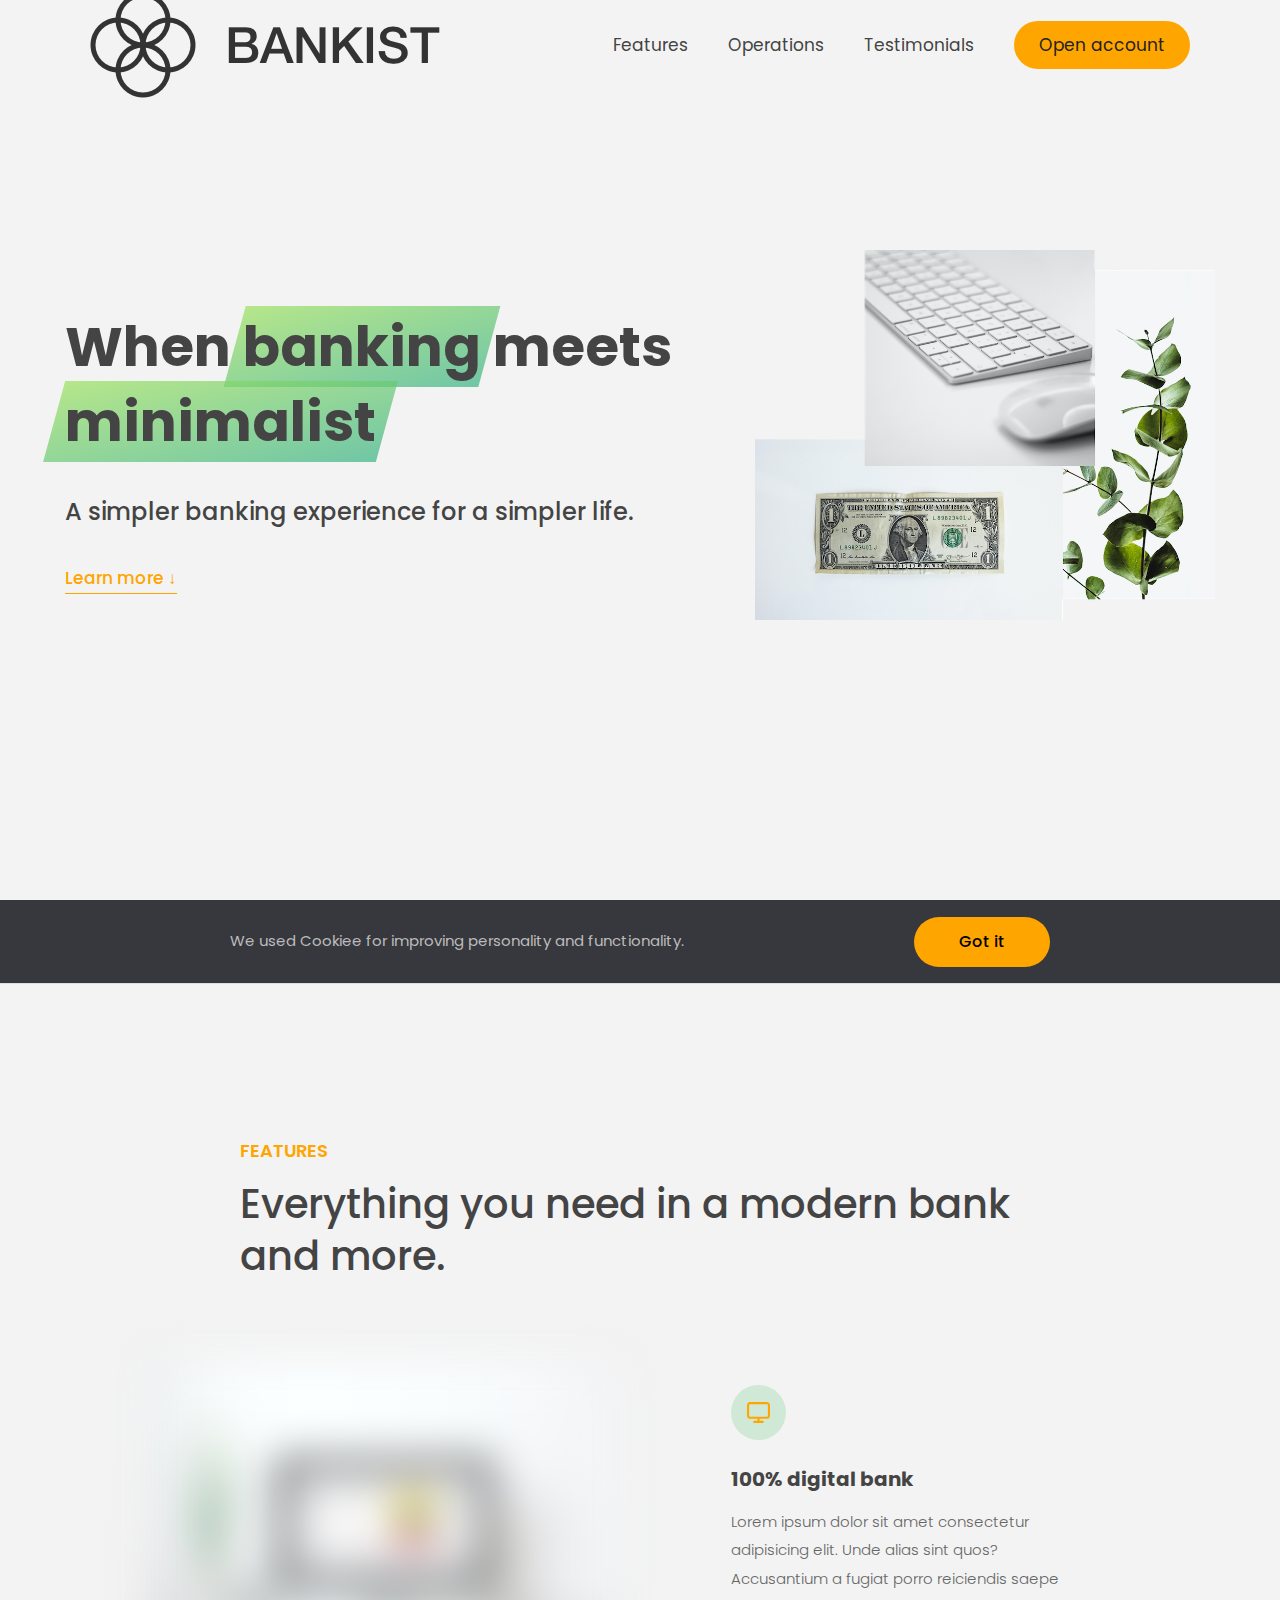
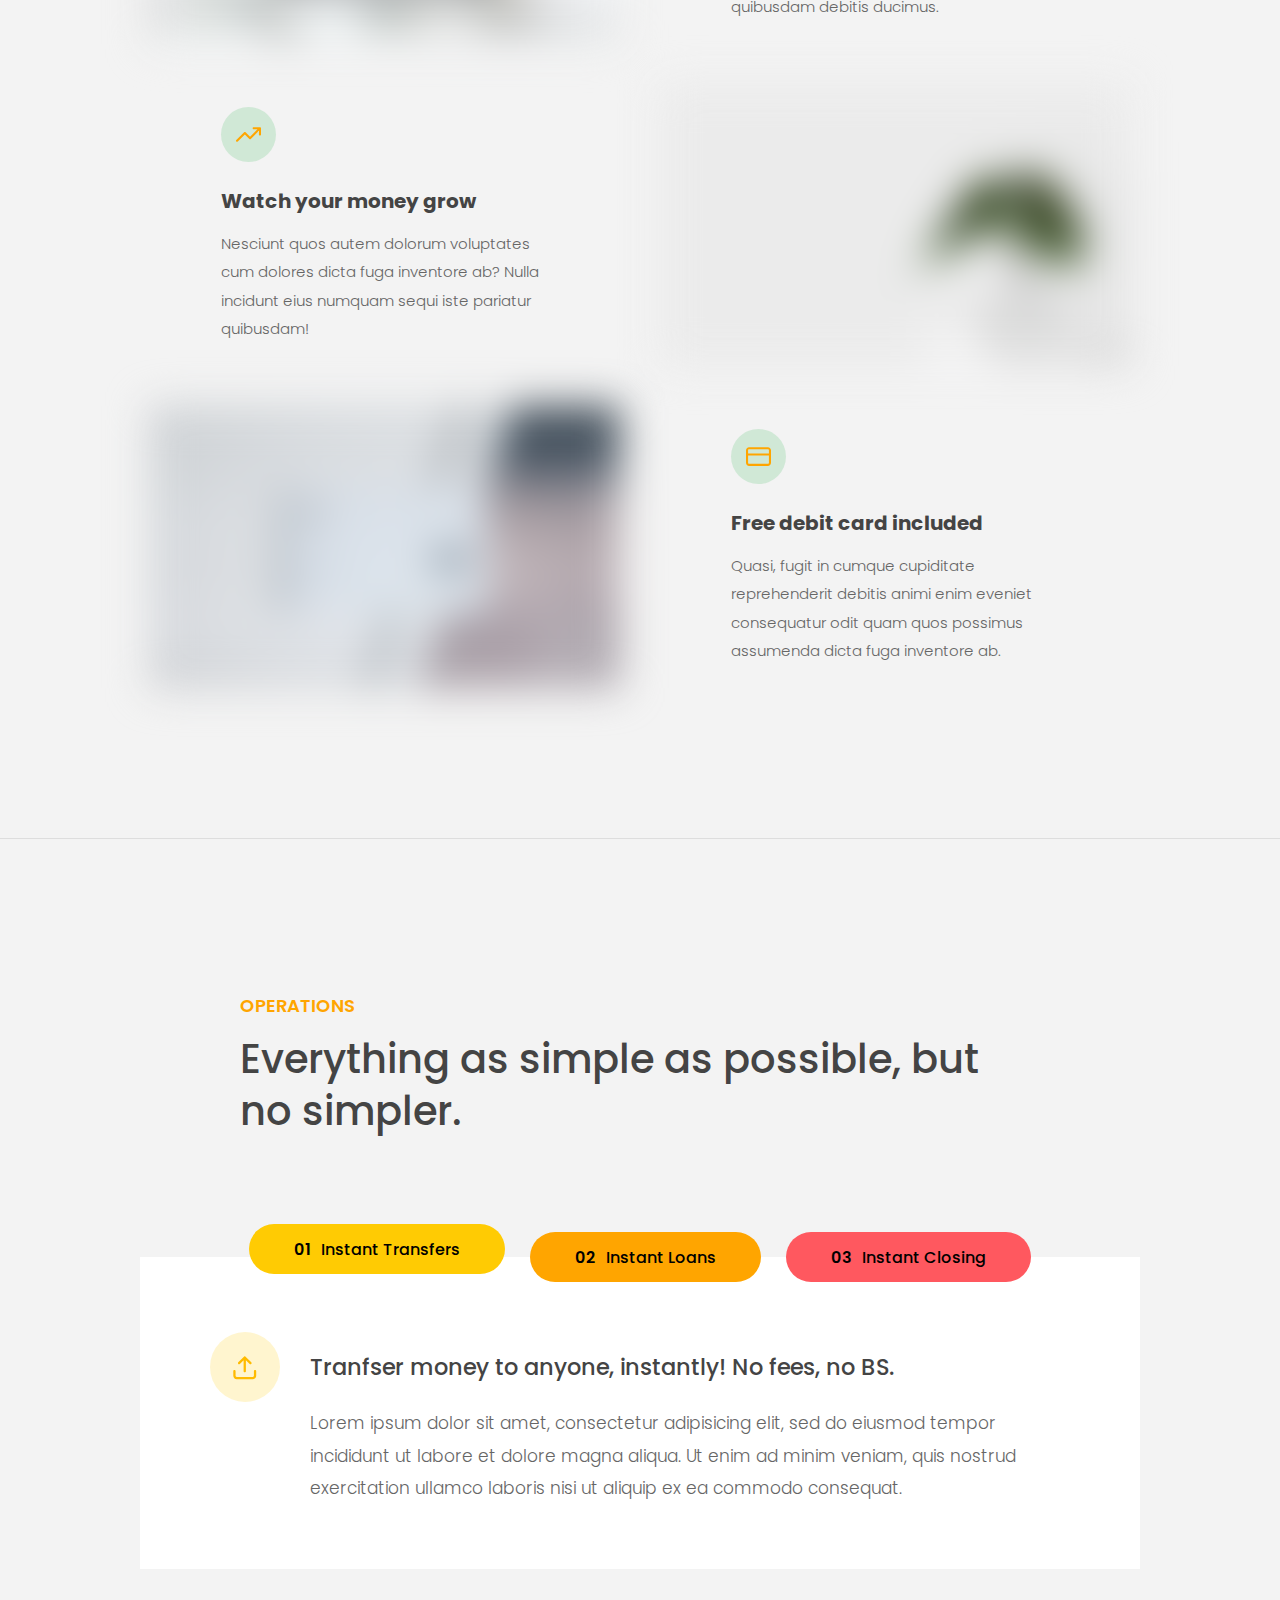
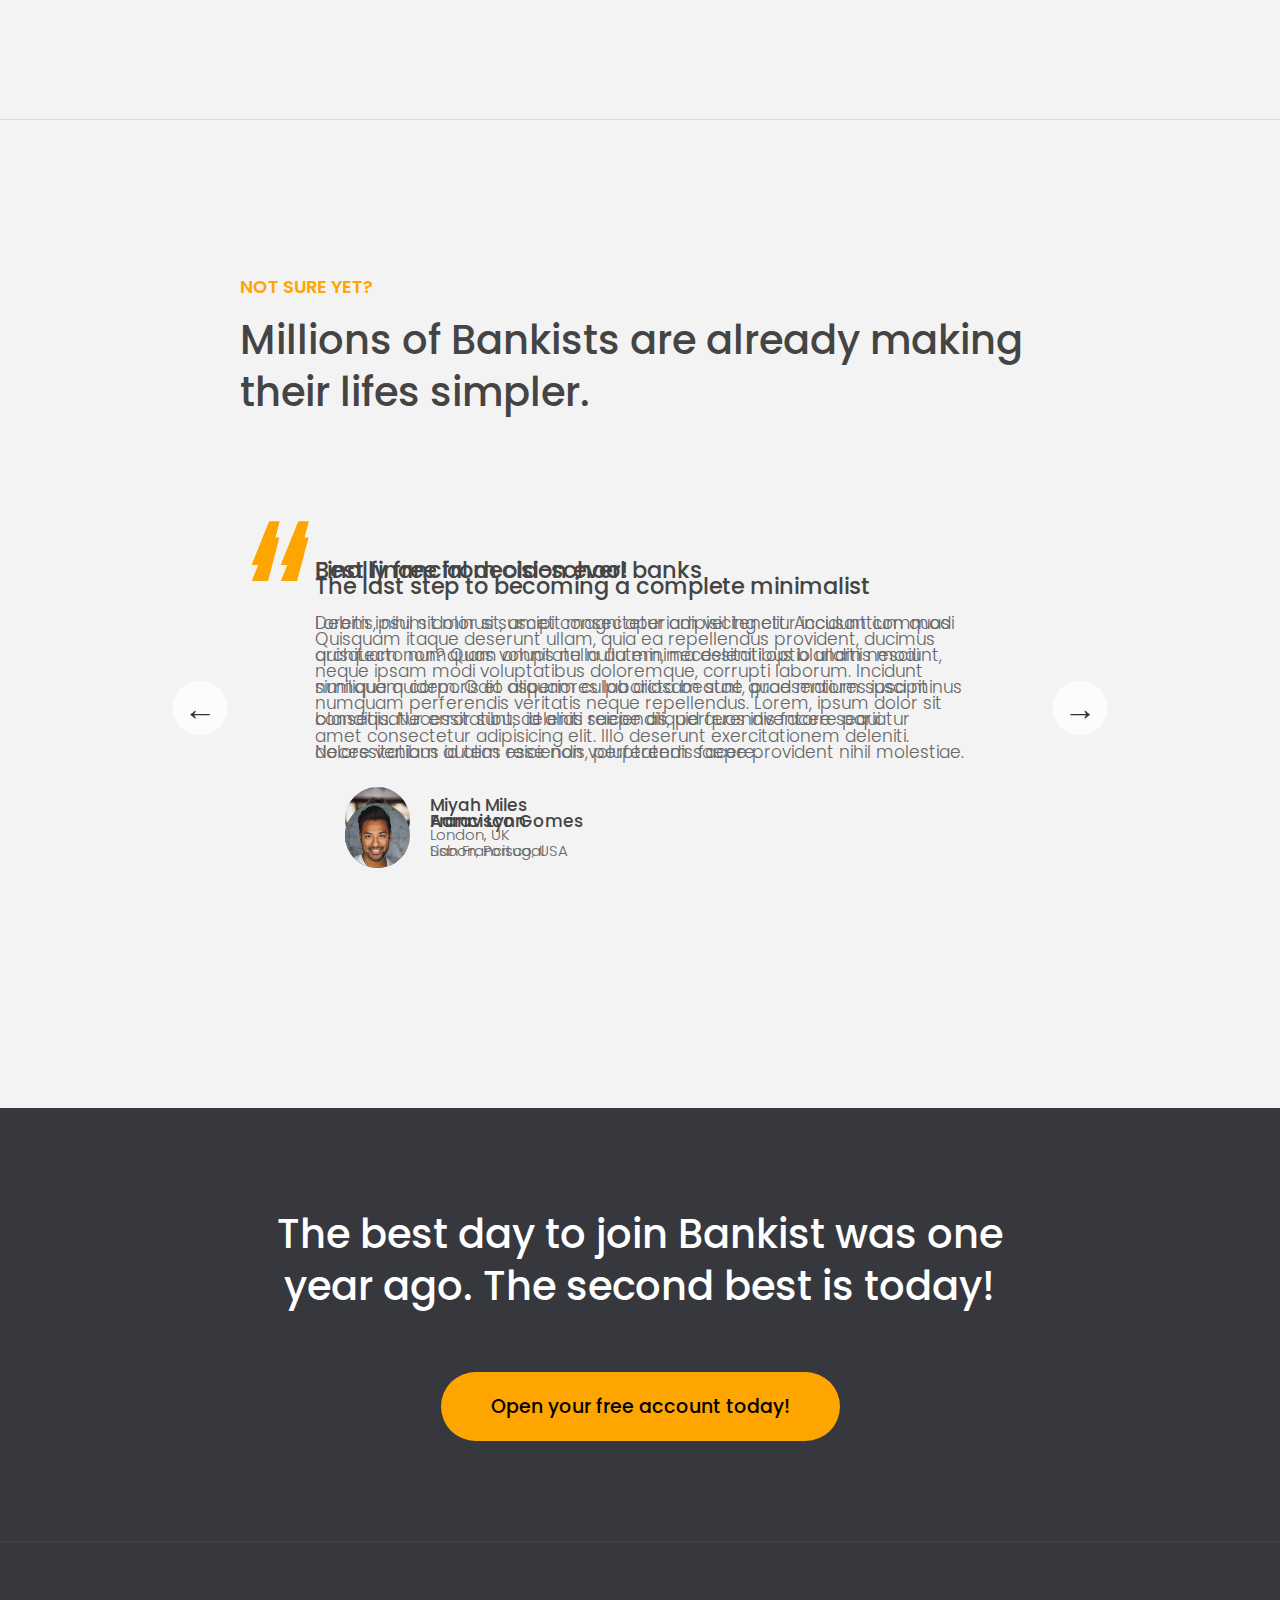
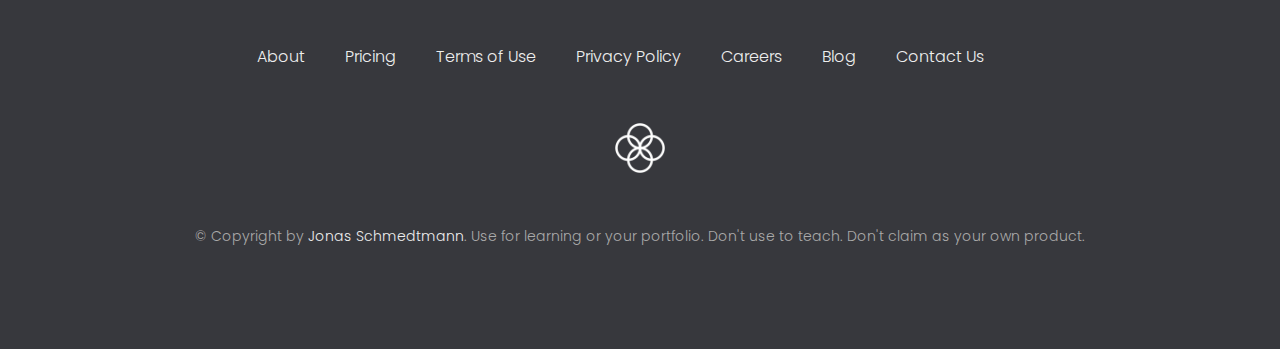
==== 06_Advanced_DOM/index.html @ 5bdc680e "Advanced DOM" ====
<!DOCTYPE html>
<html lang="en">
  <head>
    <meta charset="UTF-8" />
    <meta name="viewport" content="width=device-width, initial-scale=1.0" />
    <meta http-equiv="X-UA-Compatible" content="ie=edge" />
    <link rel="shortcut icon" type="image/png" href="img/icon.png" />

    <link
      href="https://fonts.googleapis.com/css?family=Poppins:300,400,500,600&display=swap"
      rel="stylesheet"
    />
    <link rel="stylesheet" href="style.css" />
    <title>Bankist | When Banking meets Minimalist</title>
  </head>
  <body>
    <header class="header">
      <nav class="nav">
        <img
          src="img/logo.png"
          alt="Bankist logo"
          class="nav__logo"
          id="logo"
          designer="Chandu"
        />
        <ul class="nav__links">
          <li class="nav__item">
            <a class="nav__link" href="#section--1">Features</a>
          </li>
          <li class="nav__item">
            <a class="nav__link" href="#section--2">Operations</a>
          </li>
          <li class="nav__item">
            <a class="nav__link" href="#section--3">Testimonials</a>
          </li>
          <li class="nav__item">
            <a class="nav__link nav__link--btn btn--show-modal" href="#"
              >Open account</a
            >
          </li>
        </ul>
      </nav>

      <div class="header__title">
        <h1>
          When
          <!-- Green highlight effect -->
          <span class="highlight">banking</span>
          meets<br />
          <span class="highlight">minimalist</span>
        </h1>
        <h4>A simpler banking experience for a simpler life.</h4>
        <button class="btn--text btn--scroll-to">Learn more &DownArrow;</button>
        <img
          src="img/hero.png"
          class="header__img"
          alt="Minimalist bank items"
        />
      </div>
    </header>

    <section class="section" id="section--1">
      <div class="section__title">
        <h2 class="section__description">Features</h2>
        <h3 class="section__header">
          Everything you need in a modern bank and more.
        </h3>
      </div>

      <div class="features">
        <img
          src="img/digital-lazy.jpg"
          data-src="img/digital.jpg"
          alt="Computer"
          class="features__img lazy-img"
        />
        <div class="features__feature">
          <div class="features__icon">
            <svg>
              <use xlink:href="img/icons.svg#icon-monitor"></use>
            </svg>
          </div>
          <h5 class="features__header">100% digital bank</h5>
          <p>
            Lorem ipsum dolor sit amet consectetur adipisicing elit. Unde alias
            sint quos? Accusantium a fugiat porro reiciendis saepe quibusdam
            debitis ducimus.
          </p>
        </div>

        <div class="features__feature">
          <div class="features__icon">
            <svg>
              <use xlink:href="img/icons.svg#icon-trending-up"></use>
            </svg>
          </div>
          <h5 class="features__header">Watch your money grow</h5>
          <p>
            Nesciunt quos autem dolorum voluptates cum dolores dicta fuga
            inventore ab? Nulla incidunt eius numquam sequi iste pariatur
            quibusdam!
          </p>
        </div>
        <img
          src="img/grow-lazy.jpg"
          data-src="img/grow.jpg"
          alt="Plant"
          class="features__img lazy-img"
        />

        <img
          src="img/card-lazy.jpg"
          data-src="img/card.jpg"
          alt="Credit card"
          class="features__img lazy-img"
        />
        <div class="features__feature">
          <div class="features__icon">
            <svg>
              <use xlink:href="img/icons.svg#icon-credit-card"></use>
            </svg>
          </div>
          <h5 class="features__header">Free debit card included</h5>
          <p>
            Quasi, fugit in cumque cupiditate reprehenderit debitis animi enim
            eveniet consequatur odit quam quos possimus assumenda dicta fuga
            inventore ab.
          </p>
        </div>
      </div>
    </section>

    <section class="section" id="section--2">
      <div class="section__title">
        <h2 class="section__description">Operations</h2>
        <h3 class="section__header">
          Everything as simple as possible, but no simpler.
        </h3>
      </div>

      <div class="operations">
        <div class="operations__tab-container">
          <button
            class="btn operations__tab operations__tab--1 operations__tab--active"
            data-tab="1"
          >
            <span>01</span>Instant Transfers
          </button>
          <button class="btn operations__tab operations__tab--2" data-tab="2">
            <span>02</span>Instant Loans
          </button>
          <button class="btn operations__tab operations__tab--3" data-tab="3">
            <span>03</span>Instant Closing
          </button>
        </div>
        <div
          class="operations__content operations__content--1 operations__content--active"
        >
          <div class="operations__icon operations__icon--1">
            <svg>
              <use xlink:href="img/icons.svg#icon-upload"></use>
            </svg>
          </div>
          <h5 class="operations__header">
            Tranfser money to anyone, instantly! No fees, no BS.
          </h5>
          <p>
            Lorem ipsum dolor sit amet, consectetur adipisicing elit, sed do
            eiusmod tempor incididunt ut labore et dolore magna aliqua. Ut enim
            ad minim veniam, quis nostrud exercitation ullamco laboris nisi ut
            aliquip ex ea commodo consequat.
          </p>
        </div>

        <div class="operations__content operations__content--2">
          <div class="operations__icon operations__icon--2">
            <svg>
              <use xlink:href="img/icons.svg#icon-home"></use>
            </svg>
          </div>
          <h5 class="operations__header">
            Buy a home or make your dreams come true, with instant loans.
          </h5>
          <p>
            Duis aute irure dolor in reprehenderit in voluptate velit esse
            cillum dolore eu fugiat nulla pariatur. Excepteur sint occaecat
            cupidatat non proident, sunt in culpa qui officia deserunt mollit
            anim id est laborum.
          </p>
        </div>
        <div class="operations__content operations__content--3">
          <div class="operations__icon operations__icon--3">
            <svg>
              <use xlink:href="img/icons.svg#icon-user-x"></use>
            </svg>
          </div>
          <h5 class="operations__header">
            No longer need your account? No problem! Close it instantly.
          </h5>
          <p>
            Excepteur sint occaecat cupidatat non proident, sunt in culpa qui
            officia deserunt mollit anim id est laborum. Ut enim ad minim
            veniam, quis nostrud exercitation ullamco laboris nisi ut aliquip ex
            ea commodo consequat.
          </p>
        </div>
      </div>
    </section>

    <section class="section" id="section--3">
      <div class="section__title section__title--testimonials">
        <h2 class="section__description">Not sure yet?</h2>
        <h3 class="section__header">
          Millions of Bankists are already making their lifes simpler.
        </h3>
      </div>

      <div class="slider">
        <div class="slide slide--1">
          <div class="testimonial">
            <h5 class="testimonial__header">Best financial decision ever!</h5>
            <blockquote class="testimonial__text">
              Lorem ipsum dolor sit, amet consectetur adipisicing elit.
              Accusantium quas quisquam non? Quas voluptate nulla minima
              deleniti optio ullam nesciunt, numquam corporis et asperiores
              laboriosam sunt, praesentium suscipit blanditiis. Necessitatibus
              id alias reiciendis, perferendis facere pariatur dolore veniam
              autem esse non voluptatem saepe provident nihil molestiae.
            </blockquote>
            <address class="testimonial__author">
              <img src="img/user-1.jpg" alt="" class="testimonial__photo" />
              <h6 class="testimonial__name">Aarav Lynn</h6>
              <p class="testimonial__location">San Francisco, USA</p>
            </address>
          </div>
        </div>

        <div class="slide slide--2">
          <div class="testimonial">
            <h5 class="testimonial__header">
              The last step to becoming a complete minimalist
            </h5>
            <blockquote class="testimonial__text">
              Quisquam itaque deserunt ullam, quia ea repellendus provident,
              ducimus neque ipsam modi voluptatibus doloremque, corrupti
              laborum. Incidunt numquam perferendis veritatis neque repellendus.
              Lorem, ipsum dolor sit amet consectetur adipisicing elit. Illo
              deserunt exercitationem deleniti.
            </blockquote>
            <address class="testimonial__author">
              <img src="img/user-2.jpg" alt="" class="testimonial__photo" />
              <h6 class="testimonial__name">Miyah Miles</h6>
              <p class="testimonial__location">London, UK</p>
            </address>
          </div>
        </div>

        <div class="slide slide--3">
          <div class="testimonial">
            <h5 class="testimonial__header">
              Finally free from old-school banks
            </h5>
            <blockquote class="testimonial__text">
              Debitis, nihil sit minus suscipit magni aperiam vel tenetur
              incidunt commodi architecto numquam omnis nulla autem,
              necessitatibus blanditiis modi similique quidem. Odio aliquam
              culpa dicta beatae quod maiores ipsa minus consequatur error sunt,
              deleniti saepe aliquid quos inventore sequi. Necessitatibus id
              alias reiciendis, perferendis facere.
            </blockquote>
            <address class="testimonial__author">
              <img src="img/user-3.jpg" alt="" class="testimonial__photo" />
              <h6 class="testimonial__name">Francisco Gomes</h6>
              <p class="testimonial__location">Lisbon, Portugal</p>
            </address>
          </div>
        </div>

        <!-- <div class="slide"><img src="img/img-1.jpg" alt="Photo 1" /></div>
        <div class="slide"><img src="img/img-2.jpg" alt="Photo 2" /></div>
        <div class="slide"><img src="img/img-3.jpg" alt="Photo 3" /></div>
        <div class="slide"><img src="img/img-4.jpg" alt="Photo 4" /></div> -->
        <button class="slider__btn slider__btn--left">&larr;</button>
        <button class="slider__btn slider__btn--right">&rarr;</button>
        <div class="dots"></div>
      </div>
    </section>

    <section class="section section--sign-up">
      <div class="section__title">
        <h3 class="section__header">
          The best day to join Bankist was one year ago. The second best is
          today!
        </h3>
      </div>
      <button class="btn btn--show-modal">Open your free account today!</button>
    </section>

    <footer class="footer">
      <ul class="footer__nav">
        <li class="footer__item">
          <a class="footer__link" href="#">About</a>
        </li>
        <li class="footer__item">
          <a class="footer__link" href="#">Pricing</a>
        </li>
        <li class="footer__item">
          <a class="footer__link" href="#">Terms of Use</a>
        </li>
        <li class="footer__item">
          <a class="footer__link" href="#">Privacy Policy</a>
        </li>
        <li class="footer__item">
          <a class="footer__link" href="#">Careers</a>
        </li>
        <li class="footer__item">
          <a class="footer__link" href="#">Blog</a>
        </li>
        <li class="footer__item">
          <a class="footer__link" href="#">Contact Us</a>
        </li>
      </ul>
      <img src="img/icon.png" alt="Logo" class="footer__logo" />
      <p class="footer__copyright">
        &copy; Copyright by
        <a
          class="footer__link twitter-link"
          target="_blank"
          href="https://twitter.com/jonasschmedtman"
          >Jonas Schmedtmann</a
        >. Use for learning or your portfolio. Don't use to teach. Don't claim
        as your own product.
      </p>
    </footer>

    <div class="modal hidden">
      <button class="btn--close-modal">&times;</button>
      <h2 class="modal__header">
        Open your bank account <br />
        in just <span class="highlight">5 minutes</span>
      </h2>
      <form class="modal__form">
        <label>First Name</label>
        <input type="text" />
        <label>Last Name</label>
        <input type="text" />
        <label>Email Address</label>
        <input type="email" />
        <button class="btn">Next step &rarr;</button>
      </form>
    </div>
    <div class="overlay hidden"></div>

    <script src="02_Style.js"></script>
  </body>
</html>
---- 06_Advanced_DOM/style.css ----
/* The page is NOT responsive. You can implement responsiveness yourself if you wanna have some fun 😃 */

:root {
  --color-primary: #5ec576;
  --color-secondary: #ffcb03;
  --color-tertiary: #ff585f;
  --color-primary-darker: #4bbb7d;
  --color-secondary-darker: #ffbb00;
  --color-tertiary-darker: #fd424b;
  --color-primary-opacity: #5ec5763a;
  --color-secondary-opacity: #ffcd0331;
  --color-tertiary-opacity: #ff58602d;
  --gradient-primary: linear-gradient(to top left, #39b385, #9be15d);
  --gradient-secondary: linear-gradient(to top left, #ffb003, #ffcb03);
}

* {
  margin: 0;
  padding: 0;
  box-sizing: inherit;
}

html {
  font-size: 62.5%;
  box-sizing: border-box;
}

body {
  font-family: 'Poppins', sans-serif;
  font-weight: 300;
  color: #444;
  line-height: 1.9;
  background-color: #f3f3f3;
}

/* GENERAL ELEMENTS */
.section {
  padding: 15rem 3rem;
  border-top: 1px solid #ddd;

  transition: transform 1s, opacity 1s;
}

.section--hidden {
  opacity: 0;
  transform: translateY(8rem);
}

.section__title {
  max-width: 80rem;
  margin: 0 auto 8rem auto;
}

.section__description {
  font-size: 1.8rem;
  font-weight: 600;
  text-transform: uppercase;
  color: var(--color-primary);
  margin-bottom: 1rem;
}

.section__header {
  font-size: 4rem;
  line-height: 1.3;
  font-weight: 500;
}

.btn {
  display: inline-block;
  background-color: var(--color-primary);
  font-size: 1.6rem;
  font-family: inherit;
  font-weight: 500;
  border: none;
  padding: 1.25rem 4.5rem;
  border-radius: 10rem;
  cursor: pointer;
  transition: all 0.3s;
}

.btn:hover {
  background-color: var(--color-primary-darker);
}

.btn--text {
  display: inline-block;
  background: none;
  font-size: 1.7rem;
  font-family: inherit;
  font-weight: 500;
  color: var(--color-primary);
  border: none;
  border-bottom: 1px solid currentColor;
  padding-bottom: 2px;
  cursor: pointer;
  transition: all 0.3s;
}

p {
  color: #666;
}

/* This is BAD for accessibility! Don't do in the real world! */
button:focus {
  outline: none;
}

img {
  transition: filter 0.5s;
}

.lazy-img {
  filter: blur(20px);
}

/* NAVIGATION */
.nav {
  display: flex;
  justify-content: space-between;
  align-items: center;
  height: 9rem;
  width: 100%;
  padding: 0 6rem;
  z-index: 100;
}

/* nav and stickly class at the same time */
.nav.sticky {
  position: fixed;
  background-color: rgba(255, 255, 255, 0.95);
}

.nav__logo {
  height: 4.5rem;
  transition: all 0.3s;
}

.nav__links {
  display: flex;
  align-items: center;
  list-style: none;
}

.nav__item {
  margin-left: 4rem;
}

.nav__link:link,
.nav__link:visited {
  font-size: 1.7rem;
  font-weight: 400;
  color: inherit;
  text-decoration: none;
  display: block;
  transition: all 0.3s;
}

.nav__link--btn:link,
.nav__link--btn:visited {
  padding: 0.8rem 2.5rem;
  border-radius: 3rem;
  background-color: var(--color-primary);
  color: #222;
}

.nav__link--btn:hover,
.nav__link--btn:active {
  color: inherit;
  background-color: var(--color-primary-darker);
  color: #333;
}

/* HEADER */
.header {
  padding: 0 3rem;
  height: 100vh;
  display: flex;
  flex-direction: column;
  align-items: center;
}

.header__title {
  flex: 1;

  max-width: 115rem;
  display: grid;
  grid-template-columns: 3fr 2fr;
  row-gap: 3rem;
  align-content: center;
  justify-content: center;

  align-items: start;
  justify-items: start;
}

h1 {
  font-size: 5.5rem;
  line-height: 1.35;
}

h4 {
  font-size: 2.4rem;
  font-weight: 500;
}

.header__img {
  width: 100%;
  grid-column: 2 / 3;
  grid-row: 1 / span 4;
  transform: translateY(-6rem);
}

.highlight {
  position: relative;
}

.highlight::after {
  display: block;
  content: '';
  position: absolute;
  bottom: 0;
  left: 0;
  height: 100%;
  width: 100%;
  z-index: -1;
  opacity: 0.7;
  transform: scale(1.07, 1.05) skewX(-15deg);
  background-image: var(--gradient-primary);
}

/* FEATURES */
.features {
  display: grid;
  grid-template-columns: 1fr 1fr;
  gap: 4rem;
  margin: 0 12rem;
}

.features__img {
  width: 100%;
}

.features__feature {
  align-self: center;
  justify-self: center;
  width: 70%;
  font-size: 1.5rem;
}

.features__icon {
  display: flex;
  align-items: center;
  justify-content: center;
  background-color: var(--color-primary-opacity);
  height: 5.5rem;
  width: 5.5rem;
  border-radius: 50%;
  margin-bottom: 2rem;
}

.features__icon svg {
  height: 2.5rem;
  width: 2.5rem;
  fill: var(--color-primary);
}

.features__header {
  font-size: 2rem;
  margin-bottom: 1rem;
}

/* OPERATIONS */
.operations {
  max-width: 100rem;
  margin: 12rem auto 0 auto;

  background-color: #fff;
}

.operations__tab-container {
  display: flex;
  justify-content: center;
}

.operations__tab {
  margin-right: 2.5rem;
  transform: translateY(-50%);
}

.operations__tab span {
  margin-right: 1rem;
  font-weight: 600;
  display: inline-block;
}

.operations__tab--1 {
  background-color: var(--color-secondary);
}

.operations__tab--1:hover {
  background-color: var(--color-secondary-darker);
}

.operations__tab--3 {
  background-color: var(--color-tertiary);
  margin: 0;
}

.operations__tab--3:hover {
  background-color: var(--color-tertiary-darker);
}

.operations__tab--active {
  transform: translateY(-66%);
}

.operations__content {
  display: none;

  /* JUST PRESENTATIONAL */
  font-size: 1.7rem;
  padding: 2.5rem 7rem 6.5rem 7rem;
}

.operations__content--active {
  display: grid;
  grid-template-columns: 7rem 1fr;
  column-gap: 3rem;
  row-gap: 0.5rem;
}

.operations__header {
  font-size: 2.25rem;
  font-weight: 500;
  align-self: center;
}

.operations__icon {
  display: flex;
  align-items: center;
  justify-content: center;
  height: 7rem;
  width: 7rem;
  border-radius: 50%;
}

.operations__icon svg {
  height: 2.75rem;
  width: 2.75rem;
}

.operations__content p {
  grid-column: 2;
}

.operations__icon--1 {
  background-color: var(--color-secondary-opacity);
}
.operations__icon--2 {
  background-color: var(--color-primary-opacity);
}
.operations__icon--3 {
  background-color: var(--color-tertiary-opacity);
}
.operations__icon--1 svg {
  fill: var(--color-secondary-darker);
}
.operations__icon--2 svg {
  fill: var(--color-primary);
}
.operations__icon--3 svg {
  fill: var(--color-tertiary);
}

/* SLIDER */
.slider {
  max-width: 100rem;
  height: 50rem;
  margin: 0 auto;
  position: relative;

  /* IN THE END */
  overflow: hidden;
}

.slide {
  position: absolute;
  top: 0;
  width: 100%;
  height: 50rem;

  display: flex;
  align-items: center;
  justify-content: center;

  /* THIS creates the animation! */
  transition: transform 1s;
}

.slide > img {
  /* Only for images that have different size than slide */
  width: 100%;
  height: 100%;
  object-fit: cover;
}

.slider__btn {
  position: absolute;
  top: 50%;
  z-index: 10;

  border: none;
  background: rgba(255, 255, 255, 0.7);
  font-family: inherit;
  color: #333;
  border-radius: 50%;
  height: 5.5rem;
  width: 5.5rem;
  font-size: 3.25rem;
  cursor: pointer;
}

.slider__btn--left {
  left: 6%;
  transform: translate(-50%, -50%);
}

.slider__btn--right {
  right: 6%;
  transform: translate(50%, -50%);
}

.dots {
  position: absolute;
  bottom: 5%;
  left: 50%;
  transform: translateX(-50%);
  display: flex;
}

.dots__dot {
  border: none;
  background-color: #b9b9b9;
  opacity: 0.7;
  height: 1rem;
  width: 1rem;
  border-radius: 50%;
  margin-right: 1.75rem;
  cursor: pointer;
  transition: all 0.5s;

  /* Only necessary when overlying images */
  /* box-shadow: 0 0.6rem 1.5rem rgba(0, 0, 0, 0.7); */
}

.dots__dot:last-child {
  margin: 0;
}

.dots__dot--active {
  /* background-color: #fff; */
  background-color: #888;
  opacity: 1;
}

/* TESTIMONIALS */
.testimonial {
  width: 65%;
  position: relative;
}

.testimonial::before {
  content: '\201C';
  position: absolute;
  top: -5.7rem;
  left: -6.8rem;
  line-height: 1;
  font-size: 20rem;
  font-family: inherit;
  color: var(--color-primary);
  z-index: -1;
}

.testimonial__header {
  font-size: 2.25rem;
  font-weight: 500;
  margin-bottom: 1.5rem;
}

.testimonial__text {
  font-size: 1.7rem;
  margin-bottom: 3.5rem;
  color: #666;
}

.testimonial__author {
  margin-left: 3rem;
  font-style: normal;

  display: grid;
  grid-template-columns: 6.5rem 1fr;
  column-gap: 2rem;
}

.testimonial__photo {
  grid-row: 1 / span 2;
  width: 6.5rem;
  border-radius: 50%;
}

.testimonial__name {
  font-size: 1.7rem;
  font-weight: 500;
  align-self: end;
  margin: 0;
}

.testimonial__location {
  font-size: 1.5rem;
}

.section__title--testimonials {
  margin-bottom: 4rem;
}

/* SIGNUP */
.section--sign-up {
  background-color: #37383d;
  border-top: none;
  border-bottom: 1px solid #444;
  text-align: center;
  padding: 10rem 3rem;
}

.section--sign-up .section__header {
  color: #fff;
  text-align: center;
}

.section--sign-up .section__title {
  margin-bottom: 6rem;
}

.section--sign-up .btn {
  font-size: 1.9rem;
  padding: 2rem 5rem;
}

/* FOOTER */
.footer {
  padding: 10rem 3rem;
  background-color: #37383d;
}

.footer__nav {
  list-style: none;
  display: flex;
  justify-content: center;
  margin-bottom: 5rem;
}

.footer__item {
  margin-right: 4rem;
}

.footer__link {
  font-size: 1.6rem;
  color: #eee;
  text-decoration: none;
}

.footer__logo {
  height: 5rem;
  display: block;
  margin: 0 auto;
  margin-bottom: 5rem;
}

.footer__copyright {
  font-size: 1.4rem;
  color: #aaa;
  text-align: center;
}

.footer__copyright .footer__link {
  font-size: 1.4rem;
}

/* MODAL WINDOW */
.modal {
  position: fixed;
  top: 50%;
  left: 50%;
  transform: translate(-50%, -50%);
  max-width: 60rem;
  background-color: #f3f3f3;
  padding: 5rem 6rem;
  box-shadow: 0 4rem 6rem rgba(0, 0, 0, 0.3);
  z-index: 1000;
  transition: all 0.5s;
}

.overlay {
  position: fixed;
  top: 0;
  left: 0;
  width: 100%;
  height: 100%;
  background-color: rgba(0, 0, 0, 0.5);
  backdrop-filter: blur(4px);
  z-index: 100;
  transition: all 0.5s;
}

.modal__header {
  font-size: 3.25rem;
  margin-bottom: 4.5rem;
  line-height: 1.5;
}

.modal__form {
  margin: 0 3rem;
  display: grid;
  grid-template-columns: 1fr 2fr;
  align-items: center;
  gap: 2.5rem;
}

.modal__form label {
  font-size: 1.7rem;
  font-weight: 500;
}

.modal__form input {
  font-size: 1.7rem;
  padding: 1rem 1.5rem;
  border: 1px solid #ddd;
  border-radius: 0.5rem;
}

.modal__form button {
  grid-column: 1 / span 2;
  justify-self: center;
  margin-top: 1rem;
}

.btn--close-modal {
  font-family: inherit;
  color: inherit;
  position: absolute;
  top: 0.5rem;
  right: 2rem;
  font-size: 4rem;
  cursor: pointer;
  border: none;
  background: none;
}

.hidden {
  visibility: hidden;
  opacity: 0;
}

/* COOKIE MESSAGE */
.cookie-message {
  display: flex;
  align-items: center;
  justify-content: space-evenly;
  width: 100%;
  background-color: white;
  color: #bbb;
  font-size: 1.5rem;
  font-weight: 400;
}
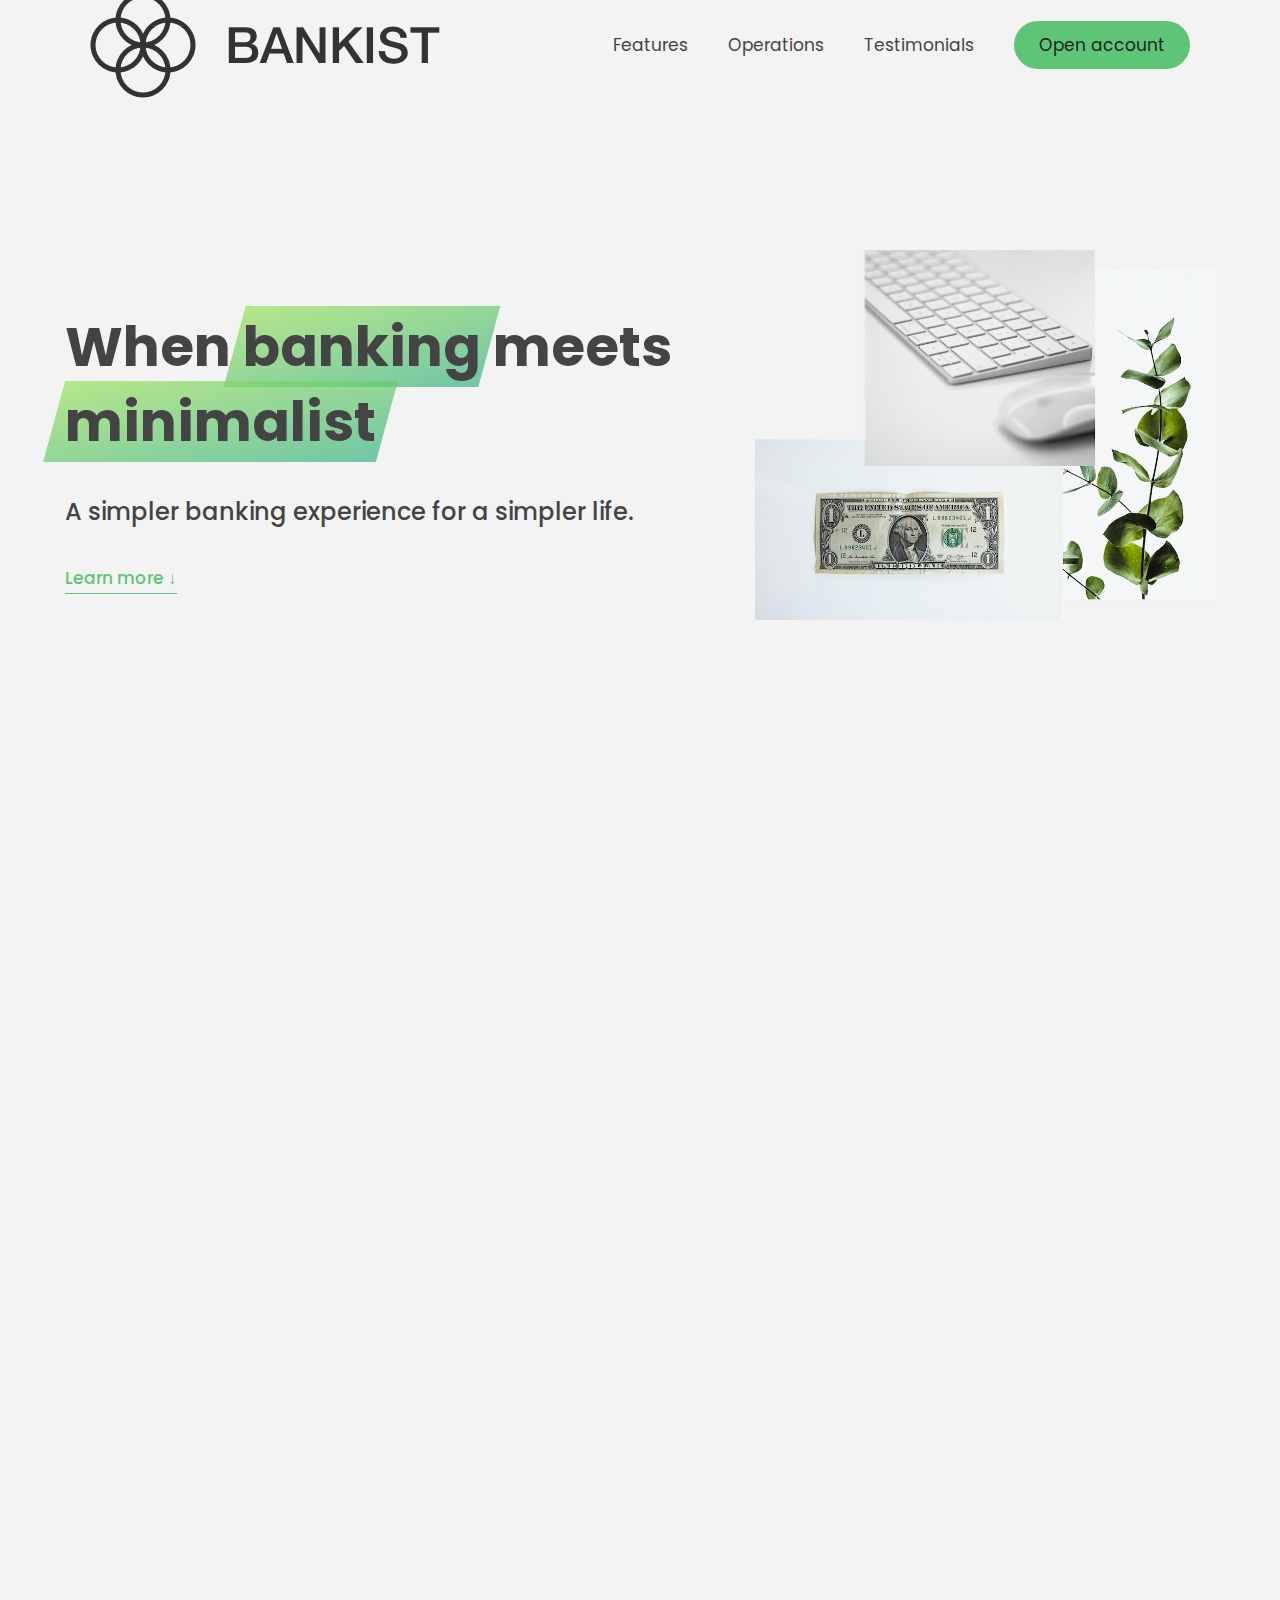
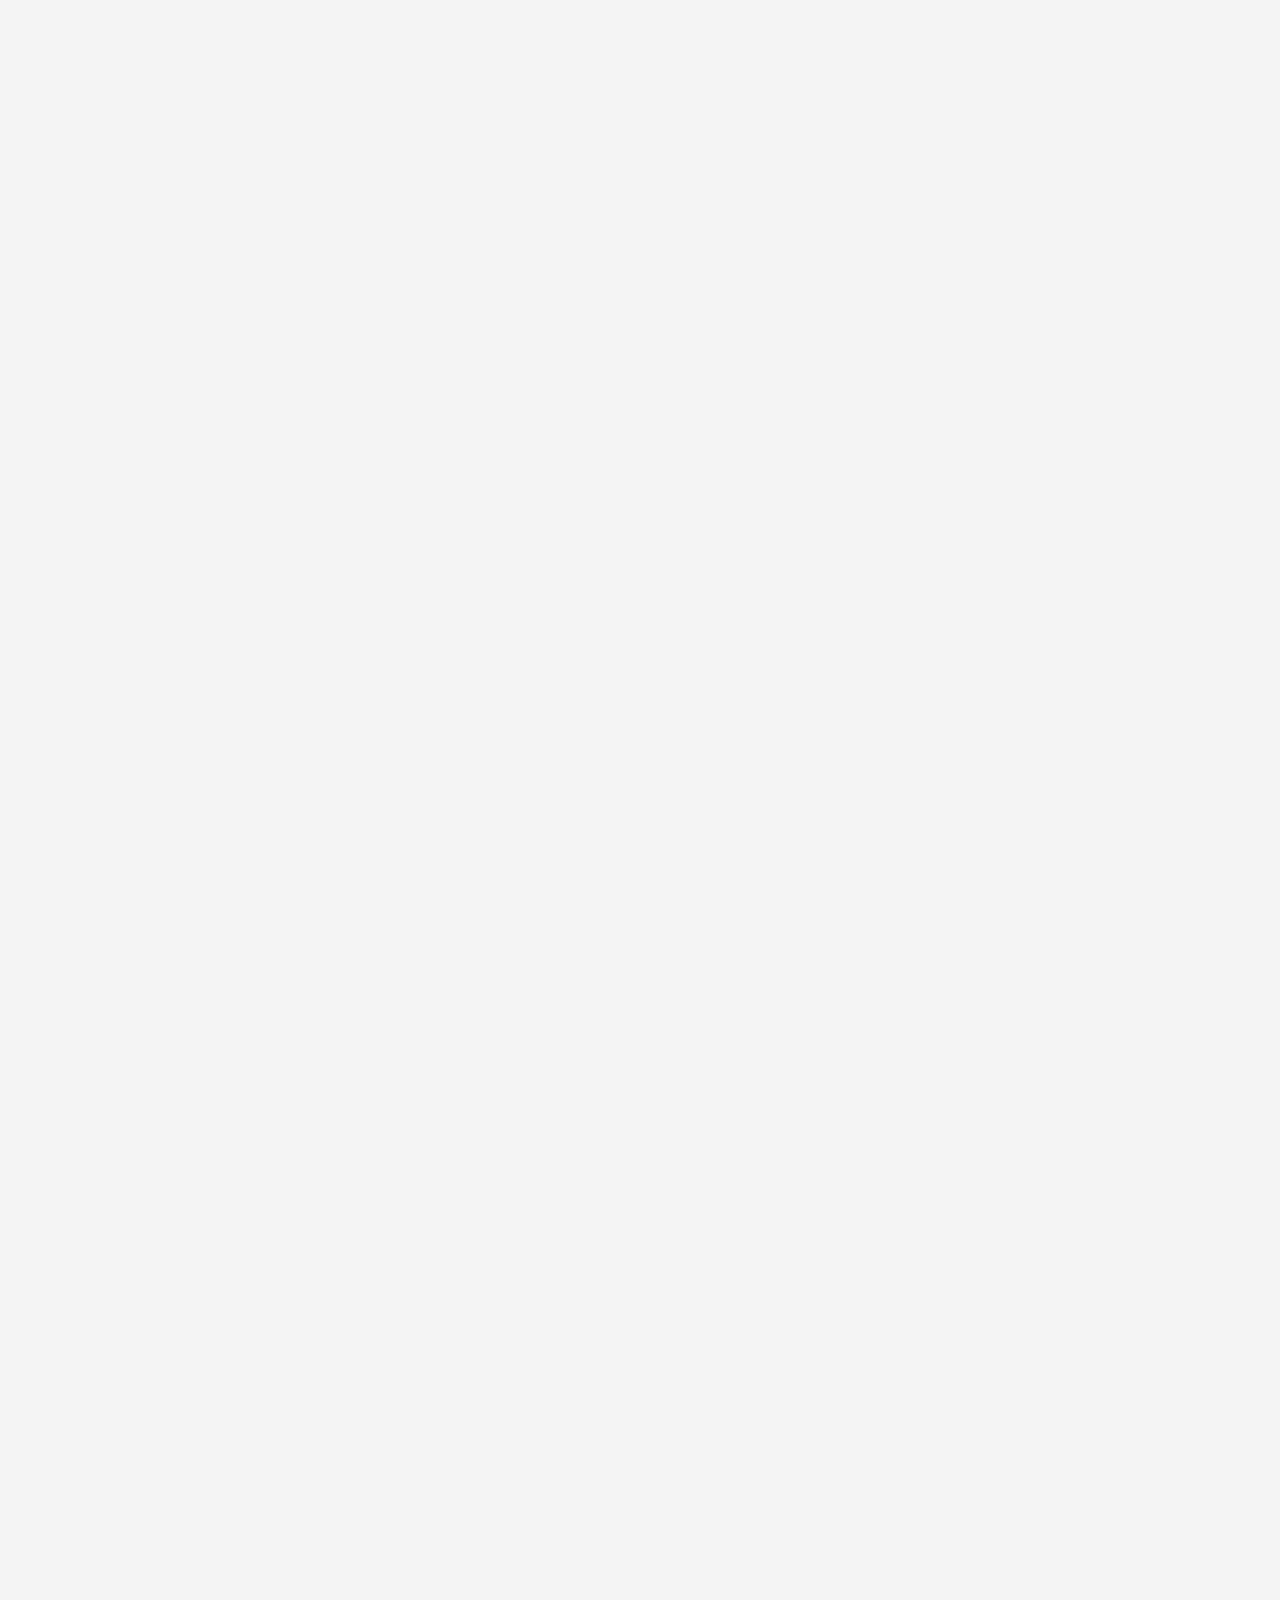
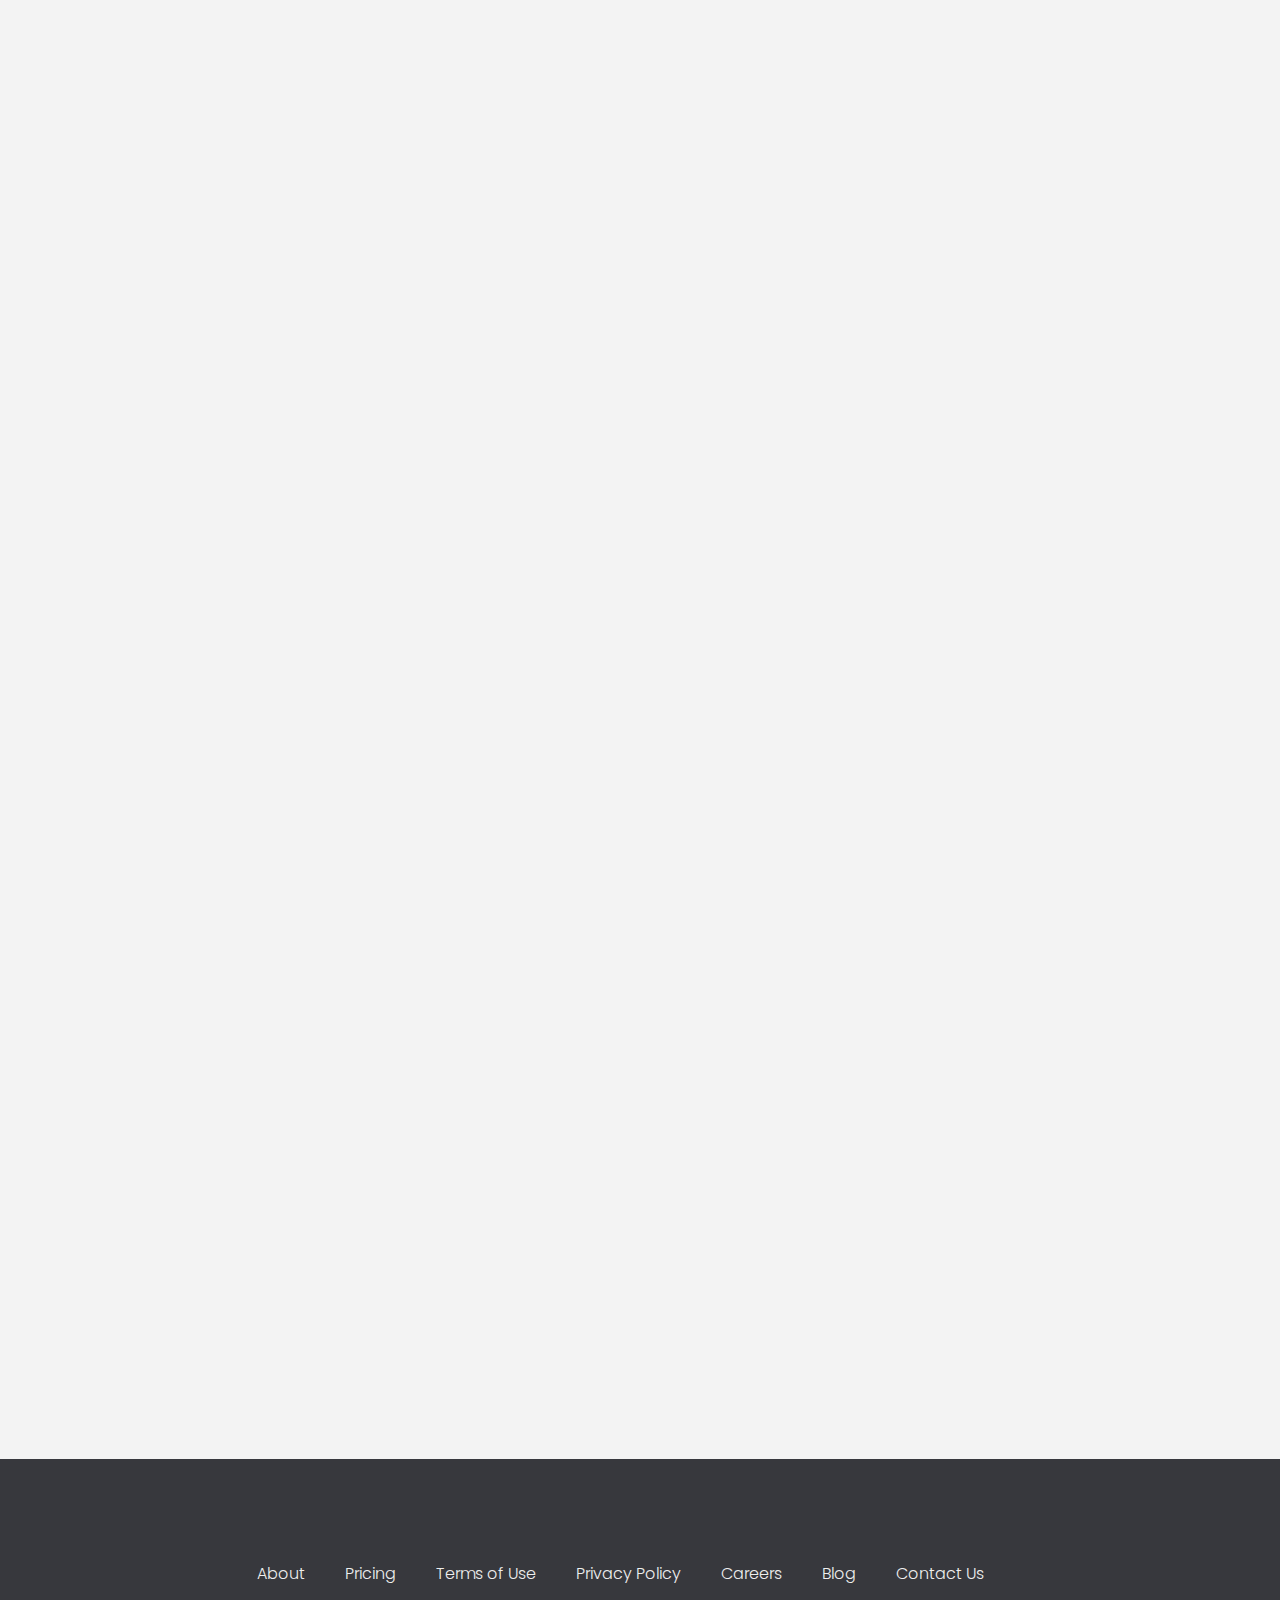
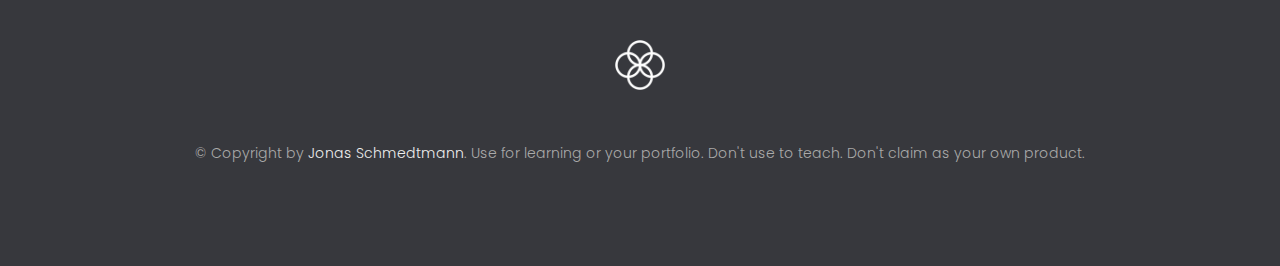
==== commit 948b4057: "Working With Advanced DOM Manuplication" ====
--- a/06_Advanced_DOM/index.html
+++ b/06_Advanced_DOM/index.html
@@ -351,6 +351,6 @@
     </div>
     <div class="overlay hidden"></div>
 
-    <script src="02_Style.js"></script>
+    <script src="11_intersection_observer_API_For_sticky_nav.js"></script>
   </body>
 </html>
--- a/06_Advanced_DOM/style.css
+++ b/06_Advanced_DOM/style.css
@@ -1,6 +1,7 @@
 /* The page is NOT responsive. You can implement responsiveness yourself if you wanna have some fun 😃 */
 
 :root {
+  /* --redd: #ff58ff; */
   --color-primary: #5ec576;
   --color-secondary: #ffcb03;
   --color-tertiary: #ff585f;
